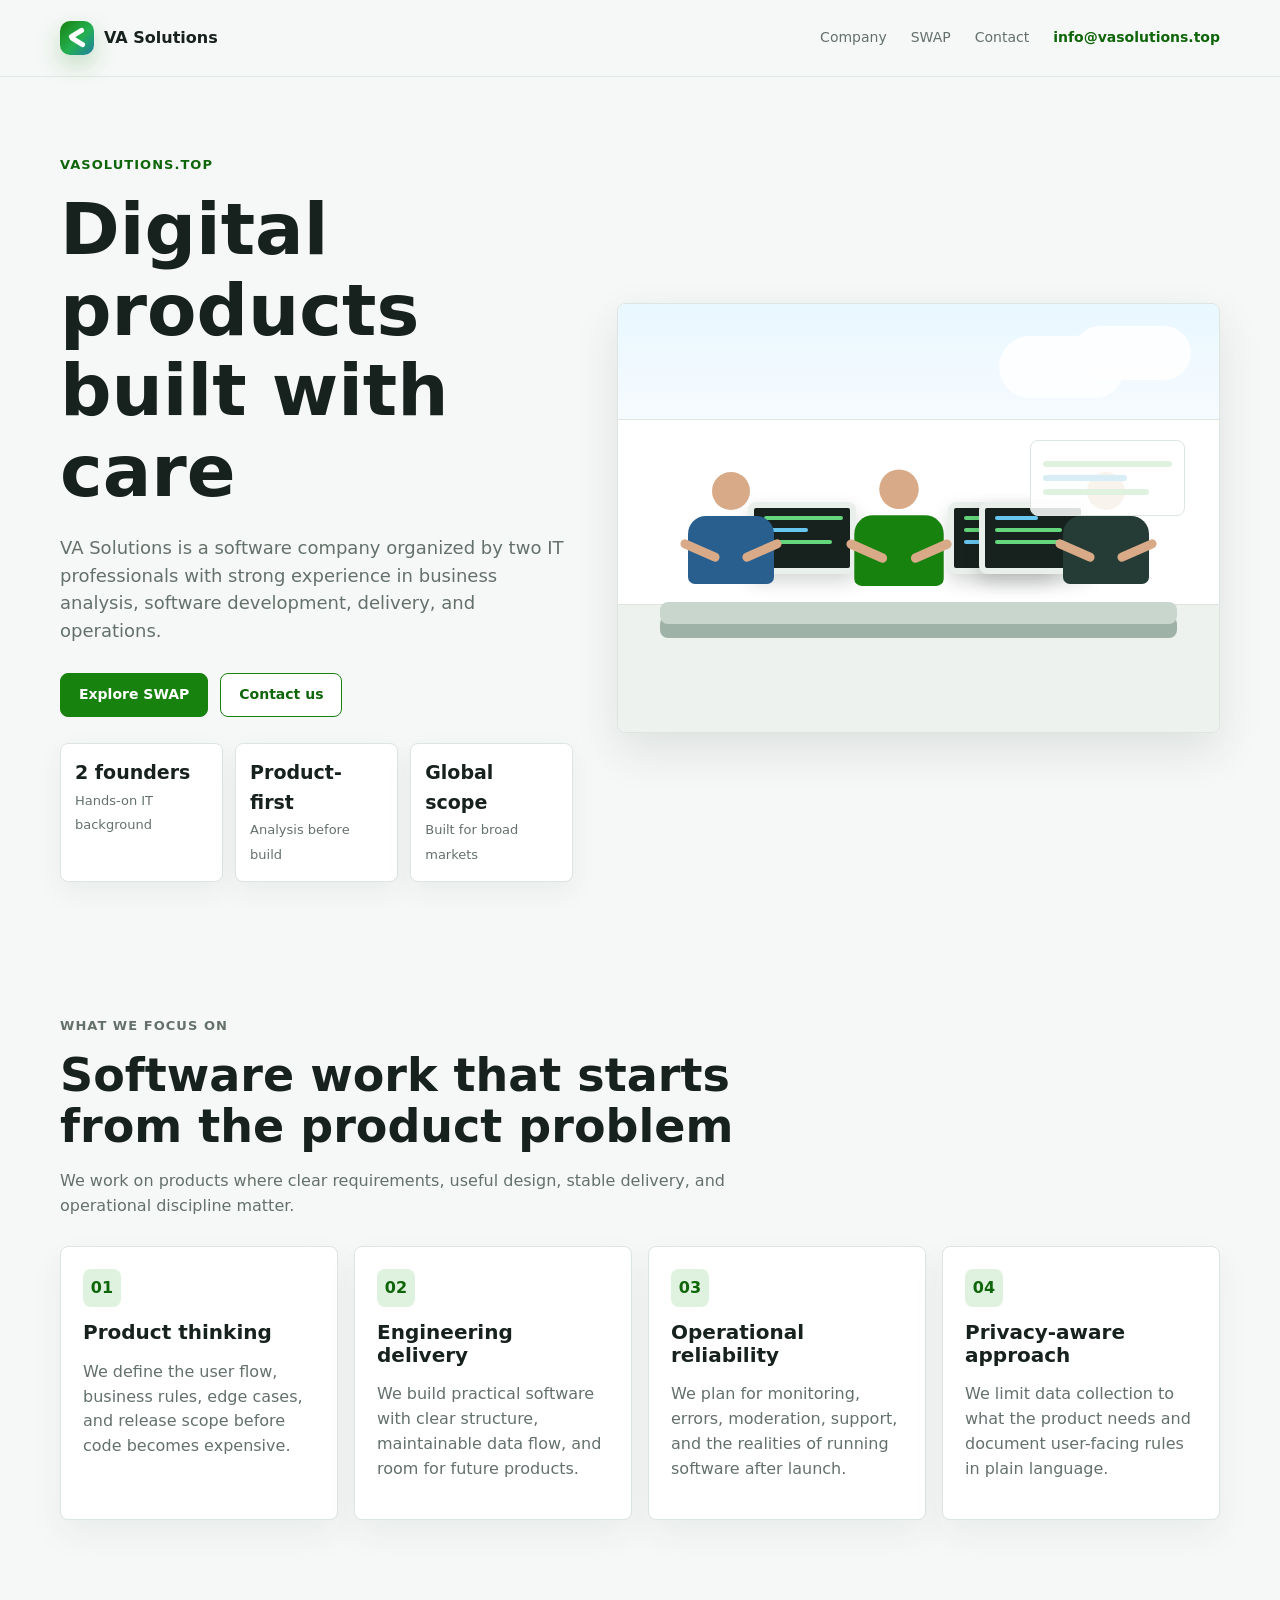
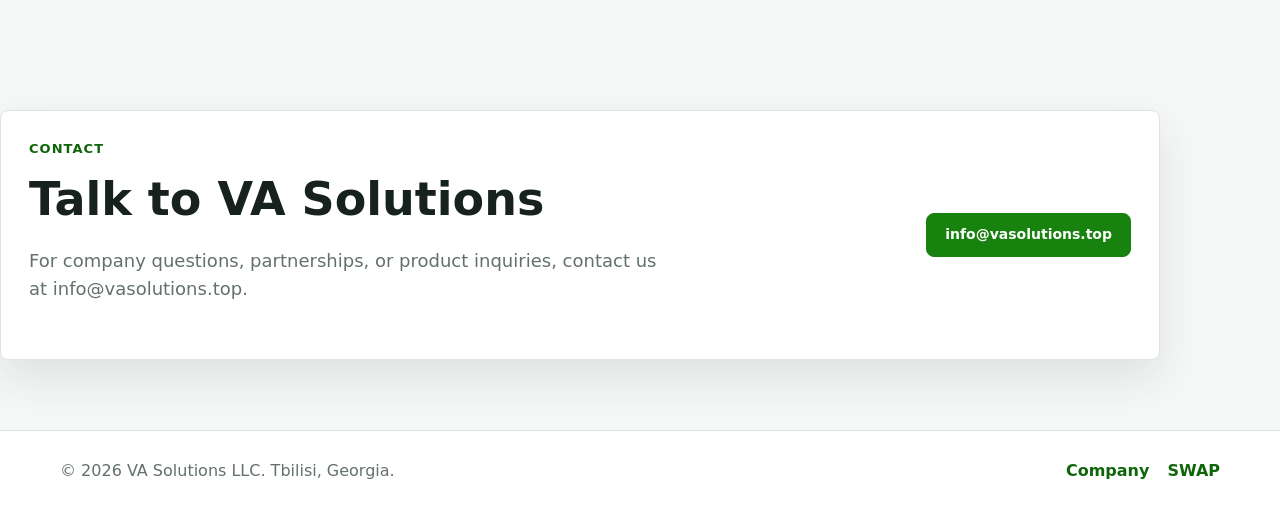
==== index.html @ af27e846 "Add VA Solutions static website" ====
<!doctype html>
<html lang="en">
<head>
  <meta charset="utf-8">
  <meta name="viewport" content="width=device-width, initial-scale=1">
  <title>VA Solutions | Digital products built with care</title>
  <meta name="description" content="VA Solutions develops and owns digital products, including the SWAP mobile application.">
  <link rel="stylesheet" href="styles.css">
</head>
<body>
  <header class="site-header">
    <div class="container nav">
      <a class="logo" href="index.html"><span class="logo-mark"></span><span>VA Solutions</span></a>
      <nav class="nav-links" aria-label="Main navigation">
        <a href="index.html">Company</a>
        <a href="swap.html">SWAP</a>
        <a href="#contact">Contact</a>
        <a class="nav-contact" href="mailto:info@vasolutions.top">info@vasolutions.top</a>
      </nav>
    </div>
  </header>

  <main>
    <section class="hero">
      <div class="container hero-grid">
        <div>
          <p class="eyebrow">vasolutions.top</p>
          <h1>Digital products built with care</h1>
          <p class="lead">VA Solutions is a software company organized by two IT professionals with strong experience in business analysis, software development, delivery, and operations.</p>
          <div class="btn-row">
            <a class="btn primary" href="swap.html">Explore SWAP</a>
            <a class="btn secondary" href="mailto:info@vasolutions.top">Contact us</a>
          </div>
          <div class="hero-meta" aria-label="Company strengths">
            <div class="meta-card"><strong>2 founders</strong><span>Hands-on IT background</span></div>
            <div class="meta-card"><strong>Product-first</strong><span>Analysis before build</span></div>
            <div class="meta-card"><strong>Global scope</strong><span>Built for broad markets</span></div>
          </div>
        </div>
        <div class="office-visual" aria-label="People coding in an office">
          <div class="office-sky"></div>
          <div class="office-floor"></div>
          <div class="desk"></div>
          <div class="monitor a"><div class="code-line long"></div><div class="code-line short"></div><div class="code-line mid"></div></div>
          <div class="monitor b"><div class="code-line mid"></div><div class="code-line long"></div><div class="code-line short"></div></div>
          <div class="monitor c"><div class="code-line short"></div><div class="code-line mid"></div><div class="code-line long"></div></div>
          <div class="dev-person one"><div class="head"></div><div class="body"></div><div class="arm left"></div><div class="arm right"></div></div>
          <div class="dev-person two"><div class="head"></div><div class="body"></div><div class="arm left"></div><div class="arm right"></div></div>
          <div class="dev-person three"><div class="head"></div><div class="body"></div><div class="arm left"></div><div class="arm right"></div></div>
          <div class="wall-card"><span></span><span></span><span></span></div>
        </div>
      </div>
    </section>

    <section class="section">
      <div class="container">
        <div class="section-header">
          <p class="eyebrow">What we focus on</p>
          <h2>Software work that starts from the product problem</h2>
          <p>We work on products where clear requirements, useful design, stable delivery, and operational discipline matter.</p>
        </div>
        <div class="card-grid">
          <article class="card"><div class="icon">01</div><h3>Product thinking</h3><p>We define the user flow, business rules, edge cases, and release scope before code becomes expensive.</p></article>
          <article class="card"><div class="icon">02</div><h3>Engineering delivery</h3><p>We build practical software with clear structure, maintainable data flow, and room for future products.</p></article>
          <article class="card"><div class="icon">03</div><h3>Operational reliability</h3><p>We plan for monitoring, errors, moderation, support, and the realities of running software after launch.</p></article>
          <article class="card"><div class="icon">04</div><h3>Privacy-aware approach</h3><p>We limit data collection to what the product needs and document user-facing rules in plain language.</p></article>
        </div>
      </div>
    </section>

    <section class="section" id="contact">
      <div class="container cta-band">
        <div>
          <p class="eyebrow">Contact</p>
          <h2>Talk to VA Solutions</h2>
          <p class="lead">For company questions, partnerships, or product inquiries, contact us at info@vasolutions.top.</p>
        </div>
        <a class="btn primary" href="mailto:info@vasolutions.top">info@vasolutions.top</a>
      </div>
    </section>
  </main>

  <footer class="site-footer">
    <div class="container footer-row">
      <span>© 2026 VA Solutions LLC. Tbilisi, Georgia.</span>
      <div class="footer-links"><a href="index.html">Company</a><a href="swap.html">SWAP</a></div>
    </div>
  </footer>
</body>
</html>
---- styles.css ----
:root {
  --bg: #f6f8f7;
  --surface: #ffffff;
  --surface-soft: #eef5f0;
  --text: #17211d;
  --muted: #64716b;
  --green: #18820f;
  --green-dark: #0f6509;
  --green-soft: #dff2df;
  --blue: #207ea6;
  --line: #dce5df;
  --shadow: 0 18px 45px rgba(25, 47, 36, 0.11);
  --radius: 8px;
  --max: 1160px;
}

* { box-sizing: border-box; }
html { scroll-behavior: smooth; }
body {
  margin: 0;
  font-family: Inter, ui-sans-serif, system-ui, -apple-system, BlinkMacSystemFont, "Segoe UI", sans-serif;
  color: var(--text);
  background: var(--bg);
  line-height: 1.55;
}
a { color: inherit; text-decoration: none; }
.container { width: min(var(--max), calc(100% - 40px)); margin: 0 auto; }
.site-header {
  position: sticky;
  top: 0;
  z-index: 50;
  background: rgba(246, 248, 247, 0.92);
  backdrop-filter: blur(16px);
  border-bottom: 1px solid rgba(220, 229, 223, 0.78);
}
.nav { min-height: 76px; display: flex; align-items: center; justify-content: space-between; gap: 24px; }
.logo { display: inline-flex; align-items: center; gap: 10px; font-weight: 800; }
.logo-mark {
  width: 34px;
  height: 34px;
  border-radius: 10px;
  background: linear-gradient(135deg, #18820f 0%, #24b051 55%, #207ea6 100%);
  position: relative;
  box-shadow: 0 10px 24px rgba(24, 130, 15, 0.24);
}
.logo-mark::before, .logo-mark::after {
  content: "";
  position: absolute;
  background: #fff;
  border-radius: 3px;
}
.logo-mark::before { width: 17px; height: 5px; left: 8px; top: 10px; transform: rotate(-32deg); }
.logo-mark::after { width: 17px; height: 5px; left: 9px; top: 18px; transform: rotate(32deg); }
.nav-links { display: flex; align-items: center; gap: 24px; font-size: 14px; color: var(--muted); }
.nav-links a:hover, .nav-contact { color: var(--green-dark); }
.nav-contact { font-weight: 700; }
.btn-row { display: flex; flex-wrap: wrap; gap: 12px; align-items: center; }
.btn {
  display: inline-flex;
  min-height: 44px;
  align-items: center;
  justify-content: center;
  padding: 0 18px;
  border-radius: var(--radius);
  border: 1px solid var(--green);
  font-weight: 700;
  font-size: 14px;
}
.btn.primary { background: var(--green); color: #fff; }
.btn.secondary { background: #fff; color: var(--green-dark); }
.hero { padding: 78px 0 64px; }
.hero-grid, .split { display: grid; grid-template-columns: 0.92fr 1.08fr; gap: 44px; align-items: center; }
.split { grid-template-columns: 0.9fr 1.1fr; gap: 36px; }
.eyebrow {
  color: var(--green-dark);
  font-size: 13px;
  font-weight: 800;
  text-transform: uppercase;
  letter-spacing: 0.08em;
  margin: 0 0 14px;
}
h1, h2, h3 { line-height: 1.12; margin: 0; letter-spacing: 0; }
h1 { font-size: clamp(40px, 7vw, 72px); max-width: 780px; }
h2 { font-size: clamp(30px, 4vw, 46px); }
h3 { font-size: 20px; }
.lead { margin: 22px 0 28px; color: var(--muted); font-size: 18px; max-width: 640px; }
.hero-meta { margin-top: 26px; display: grid; grid-template-columns: repeat(3, 1fr); gap: 12px; }
.meta-card, .card, .office-visual, .product-visual, .legal-card, .phone, .toc, .cta-band {
  background: var(--surface);
  border: 1px solid var(--line);
  border-radius: var(--radius);
  box-shadow: var(--shadow);
}
.meta-card { padding: 14px; box-shadow: 0 10px 28px rgba(25, 47, 36, 0.06); }
.meta-card strong { display: block; font-size: 19px; }
.meta-card span { color: var(--muted); font-size: 13px; }
.office-visual { overflow: hidden; min-height: 430px; position: relative; }
.office-sky {
  height: 116px;
  background: linear-gradient(180deg, #e9f7ff 0%, #f6fbff 100%);
  border-bottom: 1px solid var(--line);
  position: relative;
}
.office-sky::before {
  content: "";
  position: absolute;
  inset: 22px 28px auto auto;
  width: 118px;
  height: 54px;
  border-radius: 999px;
  background: rgba(255, 255, 255, 0.9);
  box-shadow: -70px 14px 0 4px rgba(255, 255, 255, 0.86);
}
.office-floor { position: absolute; left: 0; right: 0; bottom: 0; height: 128px; background: #eef2ef; border-top: 1px solid var(--line); }
.desk { position: absolute; left: 42px; right: 42px; bottom: 108px; height: 22px; border-radius: 8px; background: #c9d6cd; box-shadow: 0 14px 0 #9fb2a7; }
.dev-person { position: absolute; bottom: 132px; width: 86px; height: 128px; }
.dev-person.one { left: 70px; }
.dev-person.two { left: 238px; transform: scale(1.04); }
.dev-person.three { right: 70px; }
.head { width: 38px; height: 38px; border-radius: 50%; background: #d8aa87; margin: 0 auto 6px; }
.body { height: 68px; border-radius: 18px 18px 7px 7px; background: #285f8e; }
.dev-person.two .body { background: #18820f; }
.dev-person.three .body { background: #253b35; }
.arm { position: absolute; width: 42px; height: 9px; background: #d8aa87; top: 74px; border-radius: 9px; }
.arm.left { left: -9px; transform: rotate(24deg); }
.arm.right { right: -9px; transform: rotate(-24deg); }
.monitor {
  position: absolute;
  bottom: 158px;
  width: 108px;
  height: 72px;
  border-radius: 8px;
  background: #17211d;
  border: 6px solid #e9efeb;
  box-shadow: 0 8px 18px rgba(23, 33, 29, 0.18);
}
.monitor.a { left: 130px; }
.monitor.b { left: 330px; }
.monitor.c { right: 132px; }
.code-line { height: 4px; margin: 8px 10px; border-radius: 4px; background: #64d67b; }
.code-line.short { width: 45%; background: #67c7ef; }
.code-line.mid { width: 70%; }
.code-line.long { width: 82%; }
.wall-card { position: absolute; top: 136px; right: 34px; width: 155px; border: 1px solid var(--line); border-radius: 8px; padding: 12px; background: rgba(255,255,255,0.86); }
.wall-card span { display: block; height: 6px; background: var(--green-soft); border-radius: 6px; margin: 8px 0; }
.wall-card span:nth-child(2) { width: 65%; background: #d8edf5; }
.wall-card span:nth-child(3) { width: 82%; }
.section { padding: 70px 0; }
.section-header { max-width: 720px; margin-bottom: 28px; }
.section-header p, .card p { color: var(--muted); }
.card-grid { display: grid; grid-template-columns: repeat(4, 1fr); gap: 16px; }
.card { padding: 22px; box-shadow: 0 14px 34px rgba(25, 47, 36, 0.06); }
.icon { width: 38px; height: 38px; border-radius: 8px; background: var(--green-soft); display: grid; place-items: center; color: var(--green-dark); font-weight: 900; margin-bottom: 14px; }
.product-visual { padding: 24px; display: grid; grid-template-columns: repeat(3, 1fr); gap: 16px; background: linear-gradient(135deg, #ffffff 0%, #f0f8f2 100%); }
.phone { width: 100%; aspect-ratio: 9 / 18; border-radius: 22px; padding: 10px; box-shadow: 0 18px 38px rgba(24, 130, 15, 0.12); }
.phone-screen { height: 100%; border-radius: 16px; background: #fff; overflow: hidden; border: 1px solid #edf1ee; padding: 12px; }
.phone-top { display: flex; align-items: center; justify-content: space-between; margin-bottom: 12px; }
.dot { width: 8px; height: 8px; border-radius: 50%; background: #e52b35; }
.search-mini { width: 42px; height: 8px; border-radius: 999px; background: #dce5df; }
.toggle { display: flex; gap: 5px; margin-bottom: 12px; }
.toggle span { flex: 1; height: 18px; border-radius: 999px; border: 1px solid var(--green); font-size: 8px; display: grid; place-items: center; color: var(--green); }
.toggle span.active { background: var(--green); color: #fff; }
.listing-grid { display: grid; grid-template-columns: 1fr 1fr; gap: 8px; }
.item-card { min-height: 84px; border-radius: 8px; background: #f5f6f5; overflow: hidden; }
.item-img { height: 54px; background: linear-gradient(135deg, #efe3db, #cfe5d0); }
.item-card:nth-child(2) .item-img { background: linear-gradient(135deg, #e8edf3, #f4d6ca); }
.item-lines { padding: 5px; }
.item-lines span { display: block; height: 4px; border-radius: 4px; background: #c9d6cd; margin-bottom: 4px; }
.item-lines span:nth-child(2) { width: 70%; }
.profile-circle { width: 76px; height: 76px; border-radius: 50%; margin: 12px auto; background: linear-gradient(135deg, #d6d6d6, #f0c4bd); }
.green-bar { height: 12px; border-radius: 999px; background: var(--green); margin: 9px 0; }
.review-bars span { display: block; height: 5px; border-radius: 5px; background: #f2b33d; margin: 5px 0; }
.review-bars span:nth-child(2n) { background: var(--green); width: 70%; }
.chat-bubble { padding: 8px; margin: 8px 0; border-radius: 12px; background: #f0f3f1; font-size: 8px; }
.chat-bubble.mine { margin-left: 22px; background: #e0f2df; }
.cta-band { margin: 50px 0 0; padding: 28px; display: flex; justify-content: space-between; gap: 20px; align-items: center; }
.page-hero { padding: 64px 0 36px; }
.breadcrumb { color: var(--muted); font-size: 14px; margin-bottom: 18px; }
.breadcrumb a { color: var(--green-dark); font-weight: 700; }
.legal-layout { display: grid; grid-template-columns: 260px 1fr; gap: 26px; align-items: start; padding-bottom: 80px; }
.toc { position: sticky; top: 98px; padding: 18px; box-shadow: 0 14px 34px rgba(25, 47, 36, 0.06); }
.toc strong { display: block; margin-bottom: 10px; }
.toc a { display: block; color: var(--muted); font-size: 14px; padding: 7px 0; }
.legal-card { padding: 34px; }
.legal-card h2 { font-size: 26px; margin-top: 34px; }
.legal-card h2:first-child { margin-top: 0; }
.legal-card p, .legal-card li { color: #3f4b45; }
.legal-card ul { padding-left: 22px; }
.info-table { width: 100%; border-collapse: collapse; margin: 24px 0; background: #fff; }
.info-table th, .info-table td { border: 1px solid var(--line); padding: 12px; text-align: left; vertical-align: top; }
.info-table th { background: var(--surface-soft); }
.site-footer { border-top: 1px solid var(--line); padding: 28px 0; color: var(--muted); background: #fff; }
.footer-row { display: flex; justify-content: space-between; gap: 20px; align-items: center; }
.footer-links { display: flex; gap: 18px; }
.footer-links a { color: var(--green-dark); font-weight: 700; }
@media (max-width: 900px) {
  .nav { height: auto; padding: 16px 0; align-items: flex-start; }
  .nav, .footer-row, .cta-band { flex-direction: column; }
  .nav-links { flex-wrap: wrap; gap: 14px; }
  .hero-grid, .split, .legal-layout { grid-template-columns: 1fr; }
  .hero { padding-top: 48px; }
  .hero-meta, .card-grid, .product-visual { grid-template-columns: 1fr; }
  .office-visual { min-height: 360px; }
  .dev-person.three, .monitor.c, .wall-card { display: none; }
  .toc { position: static; }
  .legal-card { padding: 22px; }
}
@media (max-width: 540px) {
  .container { width: min(100% - 28px, var(--max)); }
  h1 { font-size: 40px; }
  .lead { font-size: 16px; }
  .office-visual { min-height: 300px; }
  .dev-person.one { left: 34px; }
  .dev-person.two { left: 180px; }
  .monitor.a { left: 80px; }
  .monitor.b { left: 250px; }
}
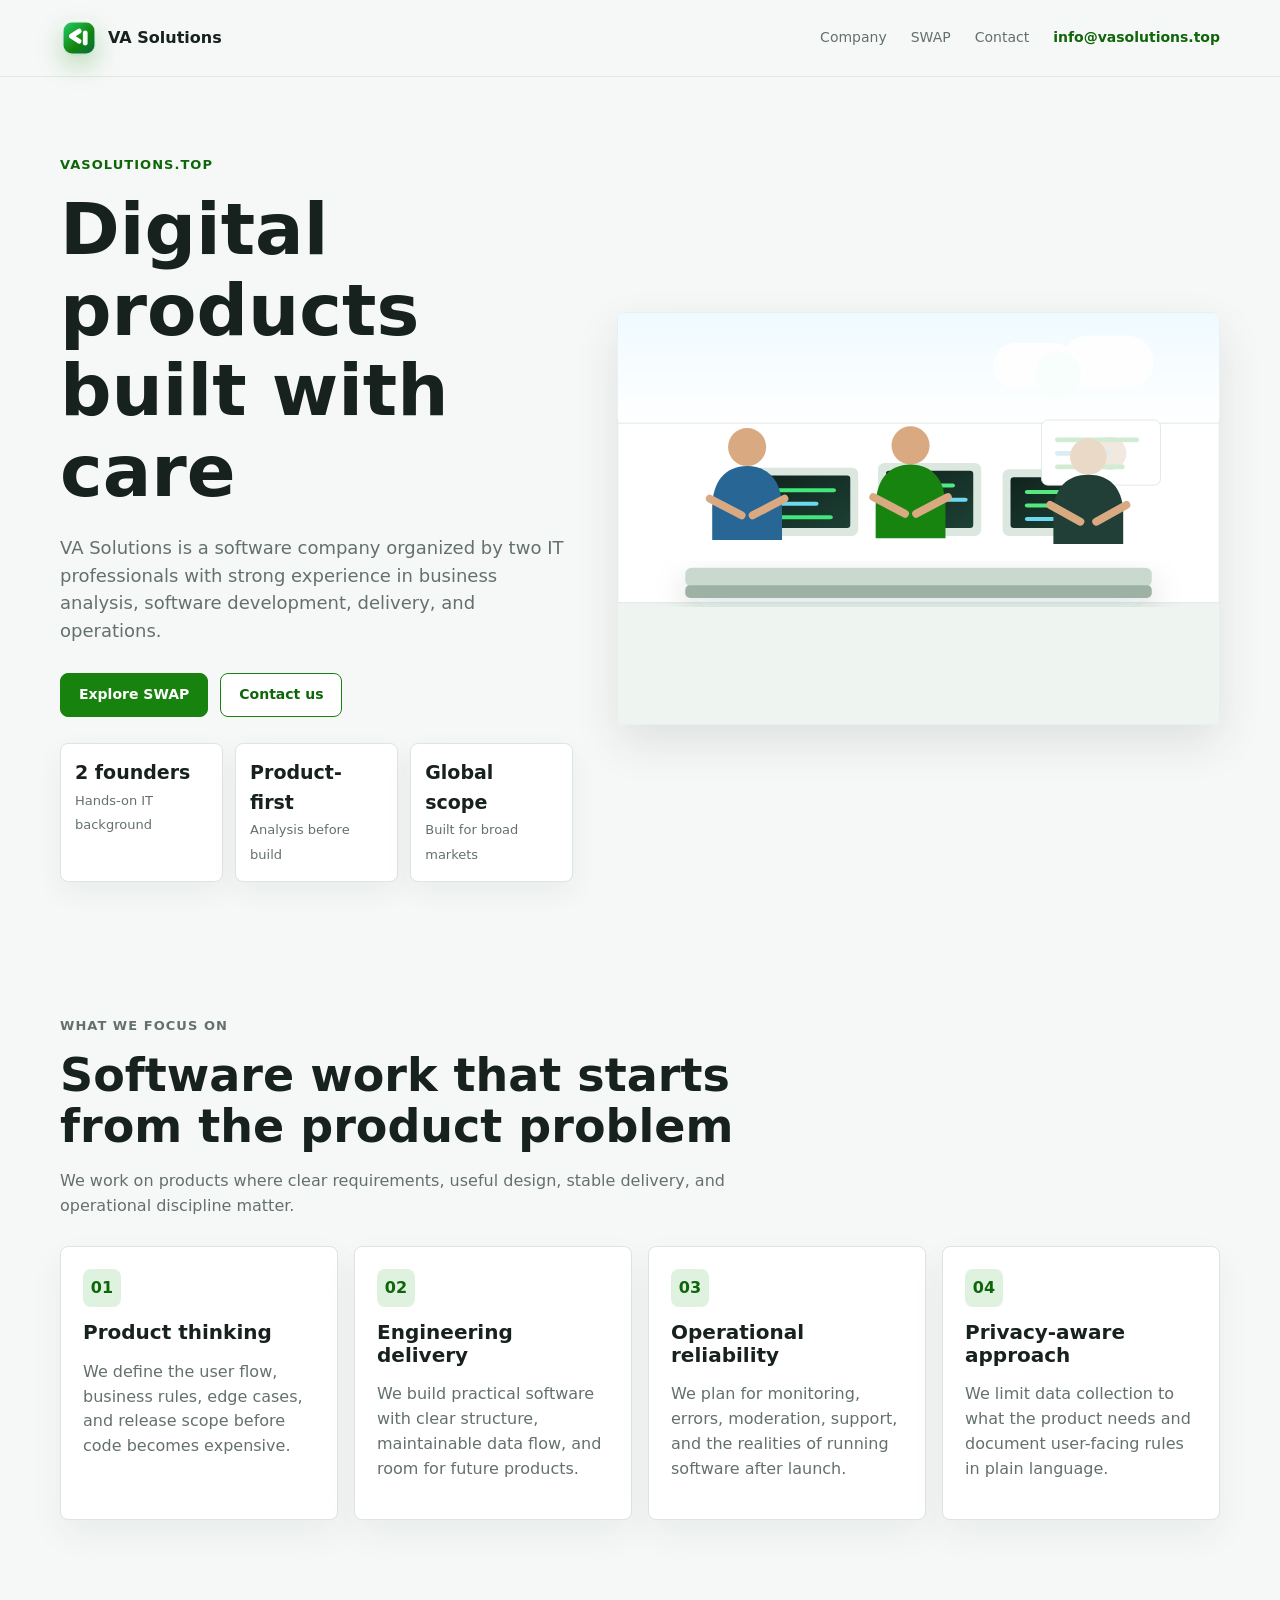
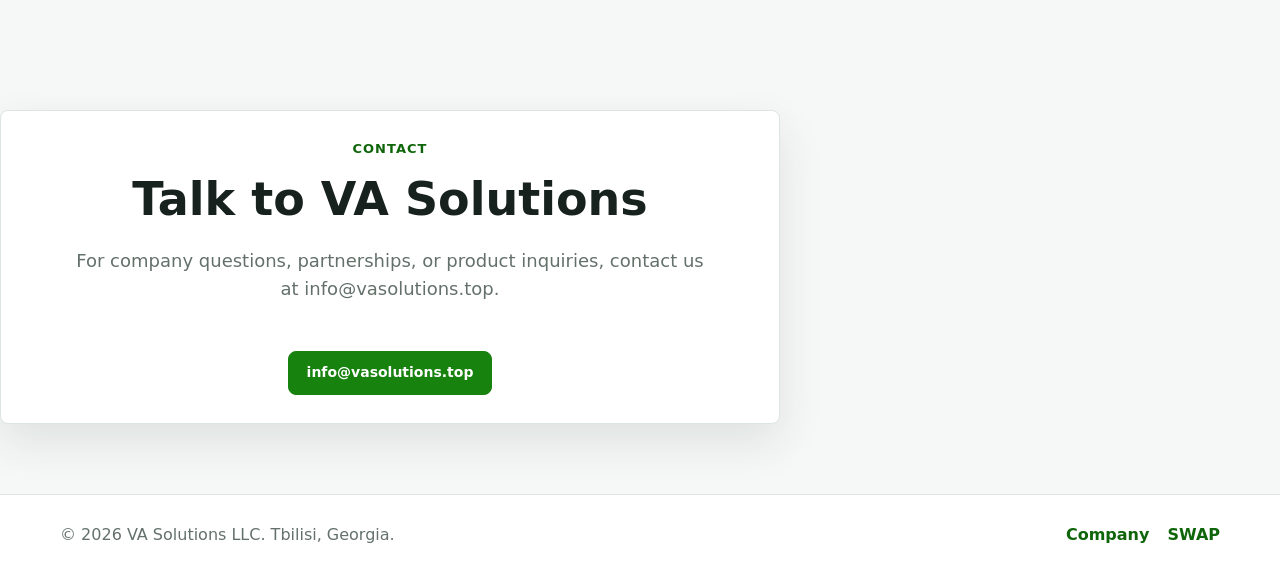
==== commit c9fee110: "Refine visuals and add favicon" ====
--- a/index.html
+++ b/index.html
@@ -5,12 +5,13 @@
   <meta name="viewport" content="width=device-width, initial-scale=1">
   <title>VA Solutions | Digital products built with care</title>
   <meta name="description" content="VA Solutions develops and owns digital products, including the SWAP mobile application.">
+  <link rel="icon" href="assets/favicon.svg" type="image/svg+xml">
   <link rel="stylesheet" href="styles.css">
 </head>
 <body>
   <header class="site-header">
     <div class="container nav">
-      <a class="logo" href="index.html"><span class="logo-mark"></span><span>VA Solutions</span></a>
+      <a class="logo" href="index.html"><img class="logo-mark" src="assets/logo.svg" alt=""><span>VA Solutions</span></a>
       <nav class="nav-links" aria-label="Main navigation">
         <a href="index.html">Company</a>
         <a href="swap.html">SWAP</a>
@@ -37,17 +38,8 @@
             <div class="meta-card"><strong>Global scope</strong><span>Built for broad markets</span></div>
           </div>
         </div>
-        <div class="office-visual" aria-label="People coding in an office">
-          <div class="office-sky"></div>
-          <div class="office-floor"></div>
-          <div class="desk"></div>
-          <div class="monitor a"><div class="code-line long"></div><div class="code-line short"></div><div class="code-line mid"></div></div>
-          <div class="monitor b"><div class="code-line mid"></div><div class="code-line long"></div><div class="code-line short"></div></div>
-          <div class="monitor c"><div class="code-line short"></div><div class="code-line mid"></div><div class="code-line long"></div></div>
-          <div class="dev-person one"><div class="head"></div><div class="body"></div><div class="arm left"></div><div class="arm right"></div></div>
-          <div class="dev-person two"><div class="head"></div><div class="body"></div><div class="arm left"></div><div class="arm right"></div></div>
-          <div class="dev-person three"><div class="head"></div><div class="body"></div><div class="arm left"></div><div class="arm right"></div></div>
-          <div class="wall-card"><span></span><span></span><span></span></div>
+        <div class="office-visual">
+          <img src="assets/office-coding.svg" alt="People coding in a bright office">
         </div>
       </div>
     </section>
@@ -69,7 +61,7 @@
     </section>
 
     <section class="section" id="contact">
-      <div class="container cta-band">
+      <div class="container cta-band contact-band">
         <div>
           <p class="eyebrow">Contact</p>
           <h2>Talk to VA Solutions</h2>
--- a/styles.css
+++ b/styles.css
@@ -36,21 +36,12 @@
 .nav { min-height: 76px; display: flex; align-items: center; justify-content: space-between; gap: 24px; }
 .logo { display: inline-flex; align-items: center; gap: 10px; font-weight: 800; }
 .logo-mark {
-  width: 34px;
-  height: 34px;
-  border-radius: 10px;
-  background: linear-gradient(135deg, #18820f 0%, #24b051 55%, #207ea6 100%);
-  position: relative;
-  box-shadow: 0 10px 24px rgba(24, 130, 15, 0.24);
-}
-.logo-mark::before, .logo-mark::after {
-  content: "";
-  position: absolute;
-  background: #fff;
-  border-radius: 3px;
-}
-.logo-mark::before { width: 17px; height: 5px; left: 8px; top: 10px; transform: rotate(-32deg); }
-.logo-mark::after { width: 17px; height: 5px; left: 9px; top: 18px; transform: rotate(32deg); }
+  width: 38px;
+  height: 38px;
+  display: block;
+  border-radius: 12px;
+  box-shadow: 0 10px 24px rgba(24, 130, 15, 0.22);
+}
 .nav-links { display: flex; align-items: center; gap: 24px; font-size: 14px; color: var(--muted); }
 .nav-links a:hover, .nav-contact { color: var(--green-dark); }
 .nav-contact { font-weight: 700; }
@@ -94,7 +85,20 @@
 .meta-card { padding: 14px; box-shadow: 0 10px 28px rgba(25, 47, 36, 0.06); }
 .meta-card strong { display: block; font-size: 19px; }
 .meta-card span { color: var(--muted); font-size: 13px; }
-.office-visual { overflow: hidden; min-height: 430px; position: relative; }
+.office-visual, .product-visual {
+  overflow: hidden;
+  background: transparent;
+  border: 0;
+}
+.office-visual img, .product-visual img {
+  display: block;
+  width: 100%;
+  height: auto;
+}
+.office-visual { position: relative; }
+.office-visual {
+  min-height: 0;
+}
 .office-sky {
   height: 116px;
   background: linear-gradient(180deg, #e9f7ff 0%, #f6fbff 100%);
@@ -151,7 +155,7 @@
 .card-grid { display: grid; grid-template-columns: repeat(4, 1fr); gap: 16px; }
 .card { padding: 22px; box-shadow: 0 14px 34px rgba(25, 47, 36, 0.06); }
 .icon { width: 38px; height: 38px; border-radius: 8px; background: var(--green-soft); display: grid; place-items: center; color: var(--green-dark); font-weight: 900; margin-bottom: 14px; }
-.product-visual { padding: 24px; display: grid; grid-template-columns: repeat(3, 1fr); gap: 16px; background: linear-gradient(135deg, #ffffff 0%, #f0f8f2 100%); }
+.product-visual { padding: 0; display: block; background: transparent; }
 .phone { width: 100%; aspect-ratio: 9 / 18; border-radius: 22px; padding: 10px; box-shadow: 0 18px 38px rgba(24, 130, 15, 0.12); }
 .phone-screen { height: 100%; border-radius: 16px; background: #fff; overflow: hidden; border: 1px solid #edf1ee; padding: 12px; }
 .phone-top { display: flex; align-items: center; justify-content: space-between; margin-bottom: 12px; }
@@ -174,6 +178,16 @@
 .chat-bubble { padding: 8px; margin: 8px 0; border-radius: 12px; background: #f0f3f1; font-size: 8px; }
 .chat-bubble.mine { margin-left: 22px; background: #e0f2df; }
 .cta-band { margin: 50px 0 0; padding: 28px; display: flex; justify-content: space-between; gap: 20px; align-items: center; }
+.contact-band {
+  max-width: 780px;
+  justify-content: center;
+  flex-direction: column;
+  text-align: center;
+}
+.contact-band .lead {
+  margin-left: auto;
+  margin-right: auto;
+}
 .page-hero { padding: 64px 0 36px; }
 .breadcrumb { color: var(--muted); font-size: 14px; margin-bottom: 18px; }
 .breadcrumb a { color: var(--green-dark); font-weight: 700; }
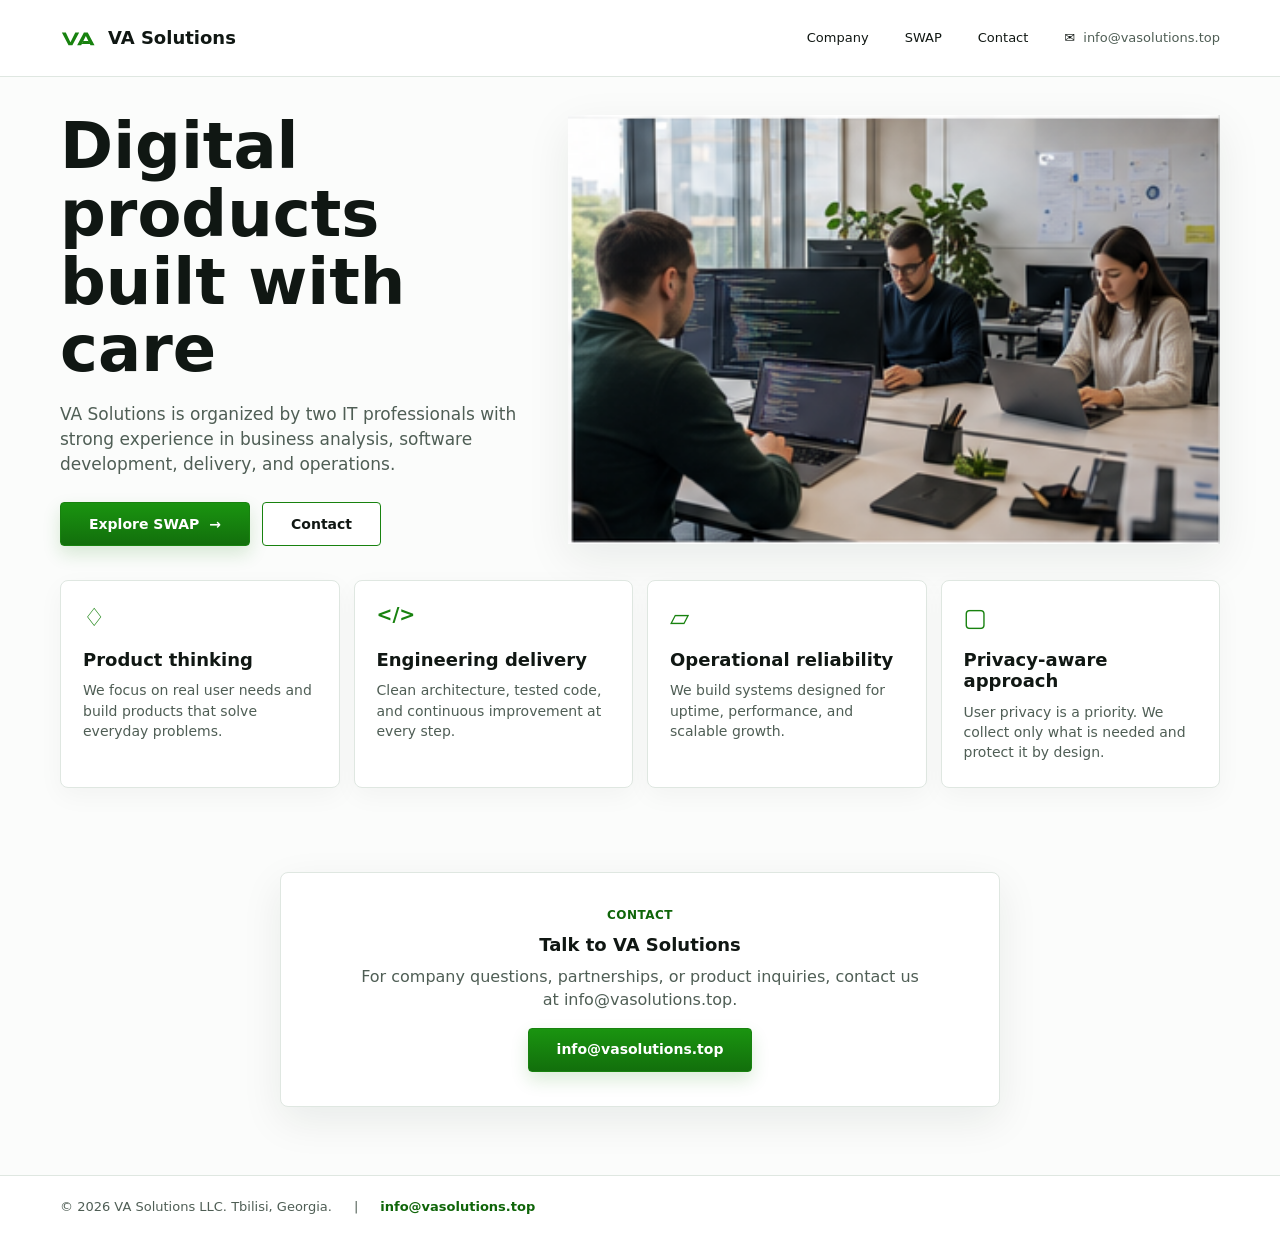
==== commit 8f11c1ed: "Align site design with VA and SWAP mockups" ====
--- a/index.html
+++ b/index.html
@@ -4,69 +4,71 @@
   <meta charset="utf-8">
   <meta name="viewport" content="width=device-width, initial-scale=1">
   <title>VA Solutions | Digital products built with care</title>
-  <meta name="description" content="VA Solutions develops and owns digital products, including the SWAP mobile application.">
+  <meta name="description" content="VA Solutions develops practical digital products, including the SWAP mobile application.">
   <link rel="icon" href="assets/favicon.svg" type="image/svg+xml">
   <link rel="stylesheet" href="styles.css">
 </head>
 <body>
   <header class="site-header">
     <div class="container nav">
-      <a class="logo" href="index.html"><img class="logo-mark" src="assets/logo.svg" alt=""><span>VA Solutions</span></a>
+      <a class="logo" href="index.html"><img class="logo-mark" src="assets/logo.svg" alt="VA"><span>VA Solutions</span></a>
       <nav class="nav-links" aria-label="Main navigation">
         <a href="index.html">Company</a>
         <a href="swap.html">SWAP</a>
         <a href="#contact">Contact</a>
-        <a class="nav-contact" href="mailto:info@vasolutions.top">info@vasolutions.top</a>
+        <a class="nav-contact" href="mailto:info@vasolutions.top"><span class="mail-icon">✉</span>info@vasolutions.top</a>
       </nav>
+      <button class="mobile-menu" type="button" aria-label="Open navigation">☰</button>
     </div>
   </header>
 
   <main>
-    <section class="hero">
+    <section class="hero home-hero">
       <div class="container hero-grid">
-        <div>
-          <p class="eyebrow">vasolutions.top</p>
+        <div class="hero-copy">
           <h1>Digital products built with care</h1>
-          <p class="lead">VA Solutions is a software company organized by two IT professionals with strong experience in business analysis, software development, delivery, and operations.</p>
+          <p class="lead">VA Solutions is organized by two IT professionals with strong experience in business analysis, software development, delivery, and operations.</p>
           <div class="btn-row">
-            <a class="btn primary" href="swap.html">Explore SWAP</a>
-            <a class="btn secondary" href="mailto:info@vasolutions.top">Contact us</a>
-          </div>
-          <div class="hero-meta" aria-label="Company strengths">
-            <div class="meta-card"><strong>2 founders</strong><span>Hands-on IT background</span></div>
-            <div class="meta-card"><strong>Product-first</strong><span>Analysis before build</span></div>
-            <div class="meta-card"><strong>Global scope</strong><span>Built for broad markets</span></div>
+            <a class="btn primary" href="swap.html">Explore SWAP <span>→</span></a>
+            <a class="btn secondary" href="#contact">Contact</a>
           </div>
         </div>
-        <div class="office-visual">
-          <img src="assets/office-coding.svg" alt="People coding in a bright office">
-        </div>
+        <figure class="hero-photo">
+          <img src="assets/office-team.png" alt="People working on software in an office">
+        </figure>
       </div>
     </section>
 
-    <section class="section">
-      <div class="container">
-        <div class="section-header">
-          <p class="eyebrow">What we focus on</p>
-          <h2>Software work that starts from the product problem</h2>
-          <p>We work on products where clear requirements, useful design, stable delivery, and operational discipline matter.</p>
-        </div>
-        <div class="card-grid">
-          <article class="card"><div class="icon">01</div><h3>Product thinking</h3><p>We define the user flow, business rules, edge cases, and release scope before code becomes expensive.</p></article>
-          <article class="card"><div class="icon">02</div><h3>Engineering delivery</h3><p>We build practical software with clear structure, maintainable data flow, and room for future products.</p></article>
-          <article class="card"><div class="icon">03</div><h3>Operational reliability</h3><p>We plan for monitoring, errors, moderation, support, and the realities of running software after launch.</p></article>
-          <article class="card"><div class="icon">04</div><h3>Privacy-aware approach</h3><p>We limit data collection to what the product needs and document user-facing rules in plain language.</p></article>
-        </div>
+    <section class="section compact-section">
+      <div class="container feature-grid company-features">
+        <article class="feature-card">
+          <div class="feature-icon">♢</div>
+          <h2>Product thinking</h2>
+          <p>We focus on real user needs and build products that solve everyday problems.</p>
+        </article>
+        <article class="feature-card">
+          <div class="feature-icon code-icon">&lt;/&gt;</div>
+          <h2>Engineering delivery</h2>
+          <p>Clean architecture, tested code, and continuous improvement at every step.</p>
+        </article>
+        <article class="feature-card">
+          <div class="feature-icon">▱</div>
+          <h2>Operational reliability</h2>
+          <p>We build systems designed for uptime, performance, and scalable growth.</p>
+        </article>
+        <article class="feature-card">
+          <div class="feature-icon">▢</div>
+          <h2>Privacy-aware approach</h2>
+          <p>User privacy is a priority. We collect only what is needed and protect it by design.</p>
+        </article>
       </div>
     </section>
 
-    <section class="section" id="contact">
-      <div class="container cta-band contact-band">
-        <div>
-          <p class="eyebrow">Contact</p>
-          <h2>Talk to VA Solutions</h2>
-          <p class="lead">For company questions, partnerships, or product inquiries, contact us at info@vasolutions.top.</p>
-        </div>
+    <section class="section contact-section" id="contact">
+      <div class="container contact-card">
+        <p class="eyebrow">Contact</p>
+        <h2>Talk to VA Solutions</h2>
+        <p>For company questions, partnerships, or product inquiries, contact us at info@vasolutions.top.</p>
         <a class="btn primary" href="mailto:info@vasolutions.top">info@vasolutions.top</a>
       </div>
     </section>
@@ -75,7 +77,8 @@
   <footer class="site-footer">
     <div class="container footer-row">
       <span>© 2026 VA Solutions LLC. Tbilisi, Georgia.</span>
-      <div class="footer-links"><a href="index.html">Company</a><a href="swap.html">SWAP</a></div>
+      <span class="footer-divider">|</span>
+      <a href="mailto:info@vasolutions.top">info@vasolutions.top</a>
     </div>
   </footer>
 </body>
--- a/styles.css
+++ b/styles.css
@@ -1,17 +1,16 @@
 :root {
-  --bg: #f6f8f7;
+  --bg: #fbfcfb;
   --surface: #ffffff;
-  --surface-soft: #eef5f0;
-  --text: #17211d;
-  --muted: #64716b;
+  --text: #101713;
+  --muted: #4f5e55;
+  --soft: #f3f7f4;
+  --line: #dfe7e1;
   --green: #18820f;
   --green-dark: #0f6509;
-  --green-soft: #dff2df;
-  --blue: #207ea6;
-  --line: #dce5df;
-  --shadow: 0 18px 45px rgba(25, 47, 36, 0.11);
+  --green-soft: #eaf7e9;
+  --shadow: 0 14px 42px rgba(18, 37, 28, 0.08);
+  --max: 1160px;
   --radius: 8px;
-  --max: 1160px;
 }
 
 * { box-sizing: border-box; }
@@ -21,211 +20,402 @@
   font-family: Inter, ui-sans-serif, system-ui, -apple-system, BlinkMacSystemFont, "Segoe UI", sans-serif;
   color: var(--text);
   background: var(--bg);
-  line-height: 1.55;
+  line-height: 1.45;
 }
 a { color: inherit; text-decoration: none; }
-.container { width: min(var(--max), calc(100% - 40px)); margin: 0 auto; }
+img { max-width: 100%; }
+.container { width: min(var(--max), calc(100% - 48px)); margin: 0 auto; }
+
 .site-header {
   position: sticky;
   top: 0;
-  z-index: 50;
-  background: rgba(246, 248, 247, 0.92);
-  backdrop-filter: blur(16px);
-  border-bottom: 1px solid rgba(220, 229, 223, 0.78);
-}
-.nav { min-height: 76px; display: flex; align-items: center; justify-content: space-between; gap: 24px; }
-.logo { display: inline-flex; align-items: center; gap: 10px; font-weight: 800; }
+  z-index: 20;
+  background: rgba(255, 255, 255, 0.92);
+  border-bottom: 1px solid var(--line);
+  backdrop-filter: blur(14px);
+}
+.nav {
+  min-height: 76px;
+  display: flex;
+  align-items: center;
+  justify-content: space-between;
+  gap: 28px;
+}
+.logo {
+  display: inline-flex;
+  align-items: center;
+  gap: 10px;
+  font-weight: 760;
+  font-size: 18px;
+}
 .logo-mark {
   width: 38px;
-  height: 38px;
+  height: auto;
   display: block;
-  border-radius: 12px;
-  box-shadow: 0 10px 24px rgba(24, 130, 15, 0.22);
-}
-.nav-links { display: flex; align-items: center; gap: 24px; font-size: 14px; color: var(--muted); }
+  box-shadow: none;
+}
+.nav-links {
+  display: flex;
+  align-items: center;
+  gap: 36px;
+  font-size: 13px;
+}
 .nav-links a:hover, .nav-contact { color: var(--green-dark); }
-.nav-contact { font-weight: 700; }
-.btn-row { display: flex; flex-wrap: wrap; gap: 12px; align-items: center; }
+.nav-contact {
+  display: inline-flex;
+  align-items: center;
+  gap: 8px;
+  color: var(--muted);
+}
+.mail-icon { font-size: 13px; color: var(--text); }
+.mobile-menu {
+  display: none;
+  border: 0;
+  background: transparent;
+  font-size: 25px;
+  line-height: 1;
+}
+
+.hero { padding: 36px 0 34px; }
+.hero-grid {
+  display: grid;
+  grid-template-columns: 0.8fr 1.12fr;
+  gap: 42px;
+  align-items: center;
+}
+.hero-copy { max-width: 470px; }
+h1, h2, h3, p { margin-top: 0; }
+h1 {
+  margin-bottom: 18px;
+  font-size: clamp(42px, 5.8vw, 64px);
+  line-height: 1.06;
+  letter-spacing: 0;
+}
+h2 { font-size: 18px; line-height: 1.18; margin-bottom: 10px; }
+h3 { font-size: 17px; line-height: 1.2; margin-bottom: 8px; }
+.lead {
+  color: var(--muted);
+  font-size: 17px;
+  max-width: 540px;
+  margin-bottom: 26px;
+}
+.btn-row {
+  display: flex;
+  flex-wrap: wrap;
+  gap: 12px;
+  align-items: center;
+}
 .btn {
+  min-height: 44px;
   display: inline-flex;
-  min-height: 44px;
   align-items: center;
   justify-content: center;
-  padding: 0 18px;
+  gap: 10px;
+  border: 1px solid var(--green);
+  border-radius: 4px;
+  padding: 0 28px;
+  font-size: 14px;
+  font-weight: 720;
+}
+.btn.primary {
+  color: #fff;
+  background: linear-gradient(180deg, #1a9410 0%, #126f0c 100%);
+  box-shadow: 0 8px 18px rgba(24, 130, 15, 0.16);
+}
+.btn.secondary {
+  color: var(--text);
+  background: #fff;
+}
+.hero-photo {
+  margin: 0;
+  overflow: hidden;
+  border-radius: 0;
+  box-shadow: var(--shadow);
+  background: #eef2ef;
+}
+.hero-photo img {
+  display: block;
+  width: 100%;
+  aspect-ratio: 365 / 240;
+  object-fit: cover;
+}
+
+.section { padding: 30px 0; }
+.compact-section { padding-top: 0; }
+.feature-grid {
+  display: grid;
+  grid-template-columns: repeat(4, 1fr);
+  gap: 14px;
+}
+.feature-card {
+  min-height: 150px;
+  padding: 24px 22px;
+  background: var(--surface);
+  border: 1px solid var(--line);
   border-radius: var(--radius);
-  border: 1px solid var(--green);
-  font-weight: 700;
+  box-shadow: 0 8px 26px rgba(18, 37, 28, 0.04);
+}
+.feature-icon {
+  min-height: 28px;
+  margin-bottom: 16px;
+  color: var(--green);
+  font-size: 25px;
+  line-height: 1;
+}
+.code-icon {
+  font-size: 19px;
+  font-weight: 760;
+  letter-spacing: 0;
+}
+.feature-card p {
+  margin: 0;
+  color: var(--muted);
   font-size: 14px;
 }
-.btn.primary { background: var(--green); color: #fff; }
-.btn.secondary { background: #fff; color: var(--green-dark); }
-.hero { padding: 78px 0 64px; }
-.hero-grid, .split { display: grid; grid-template-columns: 0.92fr 1.08fr; gap: 44px; align-items: center; }
-.split { grid-template-columns: 0.9fr 1.1fr; gap: 36px; }
-.eyebrow {
-  color: var(--green-dark);
-  font-size: 13px;
-  font-weight: 800;
-  text-transform: uppercase;
-  letter-spacing: 0.08em;
-  margin: 0 0 14px;
-}
-h1, h2, h3 { line-height: 1.12; margin: 0; letter-spacing: 0; }
-h1 { font-size: clamp(40px, 7vw, 72px); max-width: 780px; }
-h2 { font-size: clamp(30px, 4vw, 46px); }
-h3 { font-size: 20px; }
-.lead { margin: 22px 0 28px; color: var(--muted); font-size: 18px; max-width: 640px; }
-.hero-meta { margin-top: 26px; display: grid; grid-template-columns: repeat(3, 1fr); gap: 12px; }
-.meta-card, .card, .office-visual, .product-visual, .legal-card, .phone, .toc, .cta-band {
+
+.contact-section { padding: 54px 0 68px; }
+.contact-card {
+  max-width: 720px;
+  padding: 34px;
+  text-align: center;
   background: var(--surface);
   border: 1px solid var(--line);
   border-radius: var(--radius);
   box-shadow: var(--shadow);
 }
-.meta-card { padding: 14px; box-shadow: 0 10px 28px rgba(25, 47, 36, 0.06); }
-.meta-card strong { display: block; font-size: 19px; }
-.meta-card span { color: var(--muted); font-size: 13px; }
-.office-visual, .product-visual {
-  overflow: hidden;
+.contact-card p:not(.eyebrow) {
+  color: var(--muted);
+  margin-left: auto;
+  margin-right: auto;
+  max-width: 560px;
+}
+
+.swap-hero { padding: 42px 0 20px; }
+.swap-grid {
+  display: grid;
+  grid-template-columns: 0.9fr 1fr;
+  gap: 42px;
+  align-items: center;
+}
+.swap-copy h1 {
+  font-size: clamp(34px, 4.5vw, 44px);
+  margin-bottom: 8px;
+}
+.swap-feature-list {
+  display: grid;
+  gap: 18px;
+  margin-top: 30px;
+  max-width: 470px;
+}
+.swap-feature-list article {
+  display: grid;
+  grid-template-columns: 42px 1fr;
+  gap: 14px;
+}
+.swap-feature-list article > span {
+  width: 32px;
+  height: 32px;
+  display: grid;
+  place-items: center;
+  color: var(--green);
+  border: 1px solid #b9dbb7;
+  border-radius: 8px;
+  font-weight: 800;
+}
+.swap-feature-list h2 {
+  color: var(--green-dark);
+  font-size: 15px;
+  margin: 0 0 3px;
+}
+.swap-feature-list p {
+  margin: 0;
+  color: var(--muted);
+  font-size: 13px;
+}
+.swap-device-stack {
+  margin: 0;
+  display: flex;
+  justify-content: flex-end;
+}
+.swap-device-stack img {
+  display: block;
+  width: min(100%, 580px);
+  filter: drop-shadow(0 18px 28px rgba(18, 37, 28, 0.12));
+}
+.legal-strip { padding-top: 18px; }
+.legal-links-row {
+  display: flex;
+  gap: 14px;
+  align-items: center;
+  color: var(--muted);
+  border-top: 1px solid var(--line);
+  padding-top: 22px;
+  font-size: 14px;
+}
+.legal-links-row a {
+  color: var(--green-dark);
+  font-weight: 650;
+}
+
+.eyebrow {
+  margin-bottom: 10px;
+  color: var(--green-dark);
+  font-size: 12px;
+  font-weight: 800;
+  text-transform: uppercase;
+  letter-spacing: 0.04em;
+}
+.page-hero { padding: 28px 0 18px; }
+.page-hero h1 {
+  font-size: clamp(34px, 4vw, 42px);
+  margin-bottom: 10px;
+}
+.breadcrumb {
+  margin-bottom: 18px;
+  color: var(--muted);
+  font-size: 13px;
+}
+.breadcrumb a { color: var(--green-dark); }
+.legal-layout {
+  display: grid;
+  grid-template-columns: 270px 1fr;
+  gap: 42px;
+  align-items: start;
+  padding-bottom: 70px;
+}
+.toc {
+  position: sticky;
+  top: 98px;
   background: transparent;
   border: 0;
-}
-.office-visual img, .product-visual img {
+  box-shadow: none;
+  padding: 0;
+}
+.toc strong {
   display: block;
+  margin-bottom: 14px;
+  color: var(--text);
+  font-size: 12px;
+  font-weight: 800;
+  text-transform: uppercase;
+}
+.toc a {
+  display: block;
+  padding: 10px 12px;
+  border: 1px solid transparent;
+  border-radius: 5px;
+  color: var(--text);
+  font-size: 13px;
+}
+.toc a:hover,
+.toc a:first-of-type {
+  border-color: #a8cfa4;
+  background: #f6fbf6;
+  color: var(--green-dark);
+}
+.legal-card {
+  background: transparent;
+  border: 0;
+  box-shadow: none;
+  padding: 0;
+  max-width: 790px;
+}
+.legal-card h2 {
+  margin: 26px 0 8px;
+  font-size: 20px;
+}
+.legal-card p, .legal-card li {
+  color: #303b34;
+  font-size: 14px;
+}
+.legal-card ul { padding-left: 20px; }
+.info-table {
   width: 100%;
-  height: auto;
-}
-.office-visual { position: relative; }
-.office-visual {
-  min-height: 0;
-}
-.office-sky {
-  height: 116px;
-  background: linear-gradient(180deg, #e9f7ff 0%, #f6fbff 100%);
+  border-collapse: collapse;
+  margin: 0 0 26px;
+  background: #fff;
+  border: 1px solid var(--line);
+}
+.info-table th,
+.info-table td {
+  padding: 10px 12px;
   border-bottom: 1px solid var(--line);
-  position: relative;
-}
-.office-sky::before {
-  content: "";
-  position: absolute;
-  inset: 22px 28px auto auto;
-  width: 118px;
-  height: 54px;
-  border-radius: 999px;
-  background: rgba(255, 255, 255, 0.9);
-  box-shadow: -70px 14px 0 4px rgba(255, 255, 255, 0.86);
-}
-.office-floor { position: absolute; left: 0; right: 0; bottom: 0; height: 128px; background: #eef2ef; border-top: 1px solid var(--line); }
-.desk { position: absolute; left: 42px; right: 42px; bottom: 108px; height: 22px; border-radius: 8px; background: #c9d6cd; box-shadow: 0 14px 0 #9fb2a7; }
-.dev-person { position: absolute; bottom: 132px; width: 86px; height: 128px; }
-.dev-person.one { left: 70px; }
-.dev-person.two { left: 238px; transform: scale(1.04); }
-.dev-person.three { right: 70px; }
-.head { width: 38px; height: 38px; border-radius: 50%; background: #d8aa87; margin: 0 auto 6px; }
-.body { height: 68px; border-radius: 18px 18px 7px 7px; background: #285f8e; }
-.dev-person.two .body { background: #18820f; }
-.dev-person.three .body { background: #253b35; }
-.arm { position: absolute; width: 42px; height: 9px; background: #d8aa87; top: 74px; border-radius: 9px; }
-.arm.left { left: -9px; transform: rotate(24deg); }
-.arm.right { right: -9px; transform: rotate(-24deg); }
-.monitor {
-  position: absolute;
-  bottom: 158px;
-  width: 108px;
-  height: 72px;
-  border-radius: 8px;
-  background: #17211d;
-  border: 6px solid #e9efeb;
-  box-shadow: 0 8px 18px rgba(23, 33, 29, 0.18);
-}
-.monitor.a { left: 130px; }
-.monitor.b { left: 330px; }
-.monitor.c { right: 132px; }
-.code-line { height: 4px; margin: 8px 10px; border-radius: 4px; background: #64d67b; }
-.code-line.short { width: 45%; background: #67c7ef; }
-.code-line.mid { width: 70%; }
-.code-line.long { width: 82%; }
-.wall-card { position: absolute; top: 136px; right: 34px; width: 155px; border: 1px solid var(--line); border-radius: 8px; padding: 12px; background: rgba(255,255,255,0.86); }
-.wall-card span { display: block; height: 6px; background: var(--green-soft); border-radius: 6px; margin: 8px 0; }
-.wall-card span:nth-child(2) { width: 65%; background: #d8edf5; }
-.wall-card span:nth-child(3) { width: 82%; }
-.section { padding: 70px 0; }
-.section-header { max-width: 720px; margin-bottom: 28px; }
-.section-header p, .card p { color: var(--muted); }
-.card-grid { display: grid; grid-template-columns: repeat(4, 1fr); gap: 16px; }
-.card { padding: 22px; box-shadow: 0 14px 34px rgba(25, 47, 36, 0.06); }
-.icon { width: 38px; height: 38px; border-radius: 8px; background: var(--green-soft); display: grid; place-items: center; color: var(--green-dark); font-weight: 900; margin-bottom: 14px; }
-.product-visual { padding: 0; display: block; background: transparent; }
-.phone { width: 100%; aspect-ratio: 9 / 18; border-radius: 22px; padding: 10px; box-shadow: 0 18px 38px rgba(24, 130, 15, 0.12); }
-.phone-screen { height: 100%; border-radius: 16px; background: #fff; overflow: hidden; border: 1px solid #edf1ee; padding: 12px; }
-.phone-top { display: flex; align-items: center; justify-content: space-between; margin-bottom: 12px; }
-.dot { width: 8px; height: 8px; border-radius: 50%; background: #e52b35; }
-.search-mini { width: 42px; height: 8px; border-radius: 999px; background: #dce5df; }
-.toggle { display: flex; gap: 5px; margin-bottom: 12px; }
-.toggle span { flex: 1; height: 18px; border-radius: 999px; border: 1px solid var(--green); font-size: 8px; display: grid; place-items: center; color: var(--green); }
-.toggle span.active { background: var(--green); color: #fff; }
-.listing-grid { display: grid; grid-template-columns: 1fr 1fr; gap: 8px; }
-.item-card { min-height: 84px; border-radius: 8px; background: #f5f6f5; overflow: hidden; }
-.item-img { height: 54px; background: linear-gradient(135deg, #efe3db, #cfe5d0); }
-.item-card:nth-child(2) .item-img { background: linear-gradient(135deg, #e8edf3, #f4d6ca); }
-.item-lines { padding: 5px; }
-.item-lines span { display: block; height: 4px; border-radius: 4px; background: #c9d6cd; margin-bottom: 4px; }
-.item-lines span:nth-child(2) { width: 70%; }
-.profile-circle { width: 76px; height: 76px; border-radius: 50%; margin: 12px auto; background: linear-gradient(135deg, #d6d6d6, #f0c4bd); }
-.green-bar { height: 12px; border-radius: 999px; background: var(--green); margin: 9px 0; }
-.review-bars span { display: block; height: 5px; border-radius: 5px; background: #f2b33d; margin: 5px 0; }
-.review-bars span:nth-child(2n) { background: var(--green); width: 70%; }
-.chat-bubble { padding: 8px; margin: 8px 0; border-radius: 12px; background: #f0f3f1; font-size: 8px; }
-.chat-bubble.mine { margin-left: 22px; background: #e0f2df; }
-.cta-band { margin: 50px 0 0; padding: 28px; display: flex; justify-content: space-between; gap: 20px; align-items: center; }
-.contact-band {
-  max-width: 780px;
-  justify-content: center;
-  flex-direction: column;
-  text-align: center;
-}
-.contact-band .lead {
-  margin-left: auto;
-  margin-right: auto;
-}
-.page-hero { padding: 64px 0 36px; }
-.breadcrumb { color: var(--muted); font-size: 14px; margin-bottom: 18px; }
-.breadcrumb a { color: var(--green-dark); font-weight: 700; }
-.legal-layout { display: grid; grid-template-columns: 260px 1fr; gap: 26px; align-items: start; padding-bottom: 80px; }
-.toc { position: sticky; top: 98px; padding: 18px; box-shadow: 0 14px 34px rgba(25, 47, 36, 0.06); }
-.toc strong { display: block; margin-bottom: 10px; }
-.toc a { display: block; color: var(--muted); font-size: 14px; padding: 7px 0; }
-.legal-card { padding: 34px; }
-.legal-card h2 { font-size: 26px; margin-top: 34px; }
-.legal-card h2:first-child { margin-top: 0; }
-.legal-card p, .legal-card li { color: #3f4b45; }
-.legal-card ul { padding-left: 22px; }
-.info-table { width: 100%; border-collapse: collapse; margin: 24px 0; background: #fff; }
-.info-table th, .info-table td { border: 1px solid var(--line); padding: 12px; text-align: left; vertical-align: top; }
-.info-table th { background: var(--surface-soft); }
-.site-footer { border-top: 1px solid var(--line); padding: 28px 0; color: var(--muted); background: #fff; }
-.footer-row { display: flex; justify-content: space-between; gap: 20px; align-items: center; }
-.footer-links { display: flex; gap: 18px; }
-.footer-links a { color: var(--green-dark); font-weight: 700; }
-@media (max-width: 900px) {
-  .nav { height: auto; padding: 16px 0; align-items: flex-start; }
-  .nav, .footer-row, .cta-band { flex-direction: column; }
-  .nav-links { flex-wrap: wrap; gap: 14px; }
-  .hero-grid, .split, .legal-layout { grid-template-columns: 1fr; }
-  .hero { padding-top: 48px; }
-  .hero-meta, .card-grid, .product-visual { grid-template-columns: 1fr; }
-  .office-visual { min-height: 360px; }
-  .dev-person.three, .monitor.c, .wall-card { display: none; }
+  text-align: left;
+  vertical-align: top;
+  font-size: 14px;
+}
+.info-table th {
+  width: 190px;
+  color: var(--green-dark);
+  background: #f7fbf7;
+}
+
+.site-footer {
+  border-top: 1px solid var(--line);
+  background: #fff;
+  padding: 22px 0;
+  color: var(--muted);
+  font-size: 13px;
+}
+.footer-row {
+  display: flex;
+  align-items: center;
+  gap: 22px;
+}
+.footer-row a,
+.footer-links a {
+  color: var(--green-dark);
+  font-weight: 650;
+}
+.footer-links {
+  display: flex;
+  gap: 18px;
+}
+
+@media (max-width: 920px) {
+  .container { width: min(100% - 36px, var(--max)); }
+  .nav { min-height: 68px; }
+  .nav-links { display: none; }
+  .mobile-menu { display: block; }
+  .logo { font-size: 16px; }
+  .logo-mark { width: 34px; }
+  .hero { padding-top: 28px; }
+  .hero-grid,
+  .swap-grid,
+  .legal-layout {
+    grid-template-columns: 1fr;
+  }
+  .home-hero .hero-grid {
+    display: flex;
+    flex-direction: column;
+  }
+  .home-hero .hero-copy { order: 1; }
+  .home-hero .hero-photo { order: 2; }
+  h1 { font-size: 32px; }
+  .lead { font-size: 14px; }
+  .btn { width: 100%; }
+  .feature-grid { grid-template-columns: 1fr; }
+  .feature-card { min-height: auto; }
+  .swap-device-stack { justify-content: center; }
+  .swap-device-stack img { width: min(100%, 430px); }
+  .legal-links-row { flex-wrap: wrap; }
   .toc { position: static; }
-  .legal-card { padding: 22px; }
-}
-@media (max-width: 540px) {
+  .footer-row { flex-direction: column; align-items: flex-start; gap: 8px; }
+  .footer-divider { display: none; }
+}
+
+@media (max-width: 560px) {
   .container { width: min(100% - 28px, var(--max)); }
-  h1 { font-size: 40px; }
-  .lead { font-size: 16px; }
-  .office-visual { min-height: 300px; }
-  .dev-person.one { left: 34px; }
-  .dev-person.two { left: 180px; }
-  .monitor.a { left: 80px; }
-  .monitor.b { left: 250px; }
-}
+  .site-header { position: static; }
+  .hero-copy { max-width: none; }
+  .home-hero h1 { font-size: 30px; }
+  .swap-copy h1 { font-size: 30px; }
+  .hero-photo {
+    border-radius: 4px;
+    box-shadow: 0 10px 28px rgba(18, 37, 28, 0.08);
+  }
+  .hero-photo img { aspect-ratio: 365 / 150; }
+  .swap-feature-list article { grid-template-columns: 36px 1fr; }
+  .contact-card { padding: 26px 18px; }
+  .page-hero { padding-top: 24px; }
+}
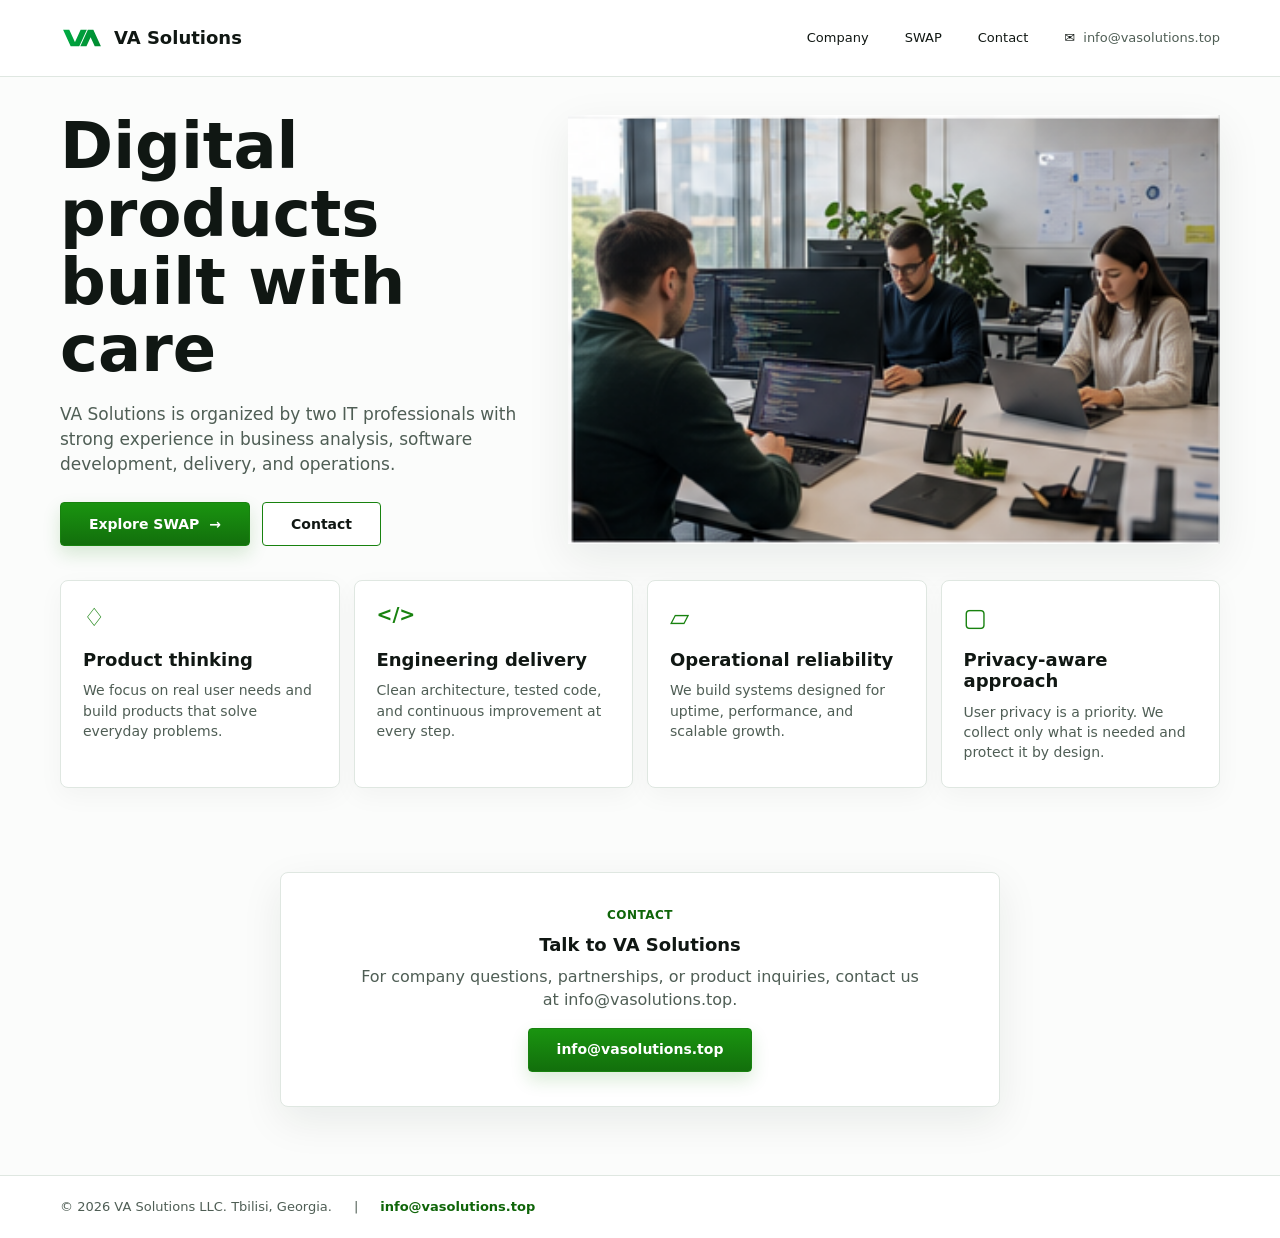
==== commit 5aabefd2: "Update VA logo and remove mobile menu button" ====
--- a/index.html
+++ b/index.html
@@ -18,7 +18,6 @@
         <a href="#contact">Contact</a>
         <a class="nav-contact" href="mailto:info@vasolutions.top"><span class="mail-icon">✉</span>info@vasolutions.top</a>
       </nav>
-      <button class="mobile-menu" type="button" aria-label="Open navigation">☰</button>
     </div>
   </header>
 
--- a/styles.css
+++ b/styles.css
@@ -49,7 +49,7 @@
   font-size: 18px;
 }
 .logo-mark {
-  width: 38px;
+  width: 44px;
   height: auto;
   display: block;
   box-shadow: none;
@@ -68,13 +68,6 @@
   color: var(--muted);
 }
 .mail-icon { font-size: 13px; color: var(--text); }
-.mobile-menu {
-  display: none;
-  border: 0;
-  background: transparent;
-  font-size: 25px;
-  line-height: 1;
-}
 
 .hero { padding: 36px 0 34px; }
 .hero-grid {
@@ -375,10 +368,9 @@
 @media (max-width: 920px) {
   .container { width: min(100% - 36px, var(--max)); }
   .nav { min-height: 68px; }
-  .nav-links { display: none; }
-  .mobile-menu { display: block; }
+  .nav-links { gap: 16px; font-size: 12px; }
   .logo { font-size: 16px; }
-  .logo-mark { width: 34px; }
+  .logo-mark { width: 40px; }
   .hero { padding-top: 28px; }
   .hero-grid,
   .swap-grid,
@@ -407,6 +399,17 @@
 @media (max-width: 560px) {
   .container { width: min(100% - 28px, var(--max)); }
   .site-header { position: static; }
+  .nav {
+    align-items: flex-start;
+    flex-direction: column;
+    gap: 12px;
+    padding: 14px 0;
+  }
+  .nav-links {
+    width: 100%;
+    justify-content: space-between;
+    flex-wrap: wrap;
+  }
   .hero-copy { max-width: none; }
   .home-hero h1 { font-size: 30px; }
   .swap-copy h1 { font-size: 30px; }
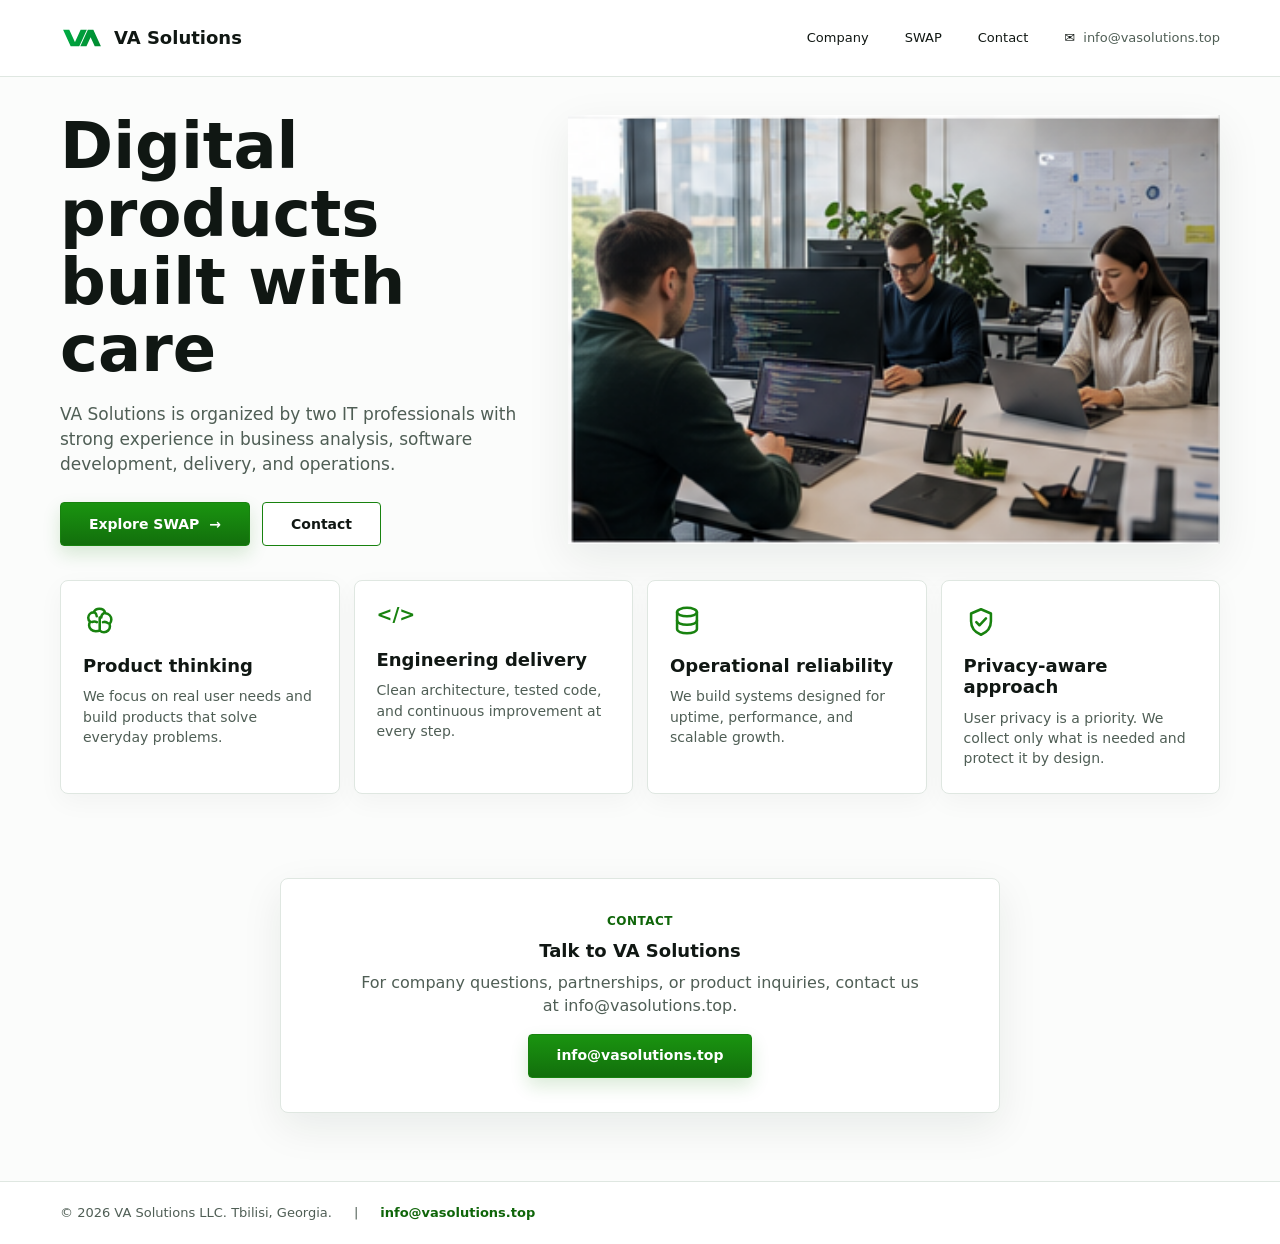
==== commit 95b6010c: "Update homepage feature icons" ====
--- a/index.html
+++ b/index.html
@@ -41,7 +41,12 @@
     <section class="section compact-section">
       <div class="container feature-grid company-features">
         <article class="feature-card">
-          <div class="feature-icon">♢</div>
+          <div class="feature-icon svg-icon" aria-hidden="true">
+            <svg viewBox="0 0 24 24" role="img">
+              <path d="M9 18.5c-2.6 0-4.7-1.8-4.7-4.2 0-.9.3-1.7.8-2.4-.9-.7-1.4-1.7-1.4-2.9 0-2 1.6-3.7 3.8-3.8.7-1.5 2.2-2.5 4-2.5 2.1 0 3.8 1.3 4.3 3.1 2.4.3 4.2 2.2 4.2 4.5 0 1.2-.5 2.4-1.3 3.2.2.5.3 1 .3 1.6 0 2.3-1.9 4.1-4.2 4.1-1.1 0-2.1-.4-2.9-1.1-.8.3-1.8.4-2.9.4Z"/>
+              <path d="M8.2 5.2c1 .6 1.5 1.5 1.5 2.7M14.8 5.8c-1.2.6-1.9 1.6-1.9 3M6.3 12c1.1-.5 2.4-.5 3.5.1M14.1 12.1c1.3-.4 2.6-.1 3.5.7M11.8 8.9v9.2"/>
+            </svg>
+          </div>
           <h2>Product thinking</h2>
           <p>We focus on real user needs and build products that solve everyday problems.</p>
         </article>
@@ -51,12 +56,23 @@
           <p>Clean architecture, tested code, and continuous improvement at every step.</p>
         </article>
         <article class="feature-card">
-          <div class="feature-icon">▱</div>
+          <div class="feature-icon svg-icon" aria-hidden="true">
+            <svg viewBox="0 0 24 24" role="img">
+              <ellipse cx="12" cy="5" rx="7" ry="3"/>
+              <path d="M5 5v6c0 1.7 3.1 3 7 3s7-1.3 7-3V5"/>
+              <path d="M5 11v6c0 1.7 3.1 3 7 3s7-1.3 7-3v-6"/>
+            </svg>
+          </div>
           <h2>Operational reliability</h2>
           <p>We build systems designed for uptime, performance, and scalable growth.</p>
         </article>
         <article class="feature-card">
-          <div class="feature-icon">▢</div>
+          <div class="feature-icon svg-icon" aria-hidden="true">
+            <svg viewBox="0 0 24 24" role="img">
+              <path d="M12 3 19 6v5.4c0 4.2-2.8 7.8-7 9.6-4.2-1.8-7-5.4-7-9.6V6l7-3Z"/>
+              <path d="m8.7 12.1 2.2 2.2 4.6-4.8"/>
+            </svg>
+          </div>
           <h2>Privacy-aware approach</h2>
           <p>User privacy is a priority. We collect only what is needed and protect it by design.</p>
         </article>
--- a/styles.css
+++ b/styles.css
@@ -155,6 +155,20 @@
   font-size: 25px;
   line-height: 1;
 }
+.svg-icon {
+  width: 34px;
+  height: 34px;
+}
+.svg-icon svg {
+  width: 34px;
+  height: 34px;
+  display: block;
+  fill: none;
+  stroke: currentColor;
+  stroke-width: 1.8;
+  stroke-linecap: round;
+  stroke-linejoin: round;
+}
 .code-icon {
   font-size: 19px;
   font-weight: 760;
@@ -229,12 +243,43 @@
   margin: 0;
   display: flex;
   justify-content: flex-end;
-}
-.swap-device-stack img {
+  overflow: visible;
+}
+.swap-device-stack > img {
   display: block;
   width: min(100%, 580px);
   filter: drop-shadow(0 18px 28px rgba(18, 37, 28, 0.12));
 }
+.swap-screen-gallery {
+  width: min(100%, 660px);
+  min-height: 370px;
+  display: flex;
+  align-items: center;
+  justify-content: center;
+  padding: 8px 0;
+}
+.app-screen {
+  position: relative;
+  flex: 0 0 148px;
+  height: 316px;
+  overflow: hidden;
+  border: 3px solid #101713;
+  border-radius: 30px;
+  background: #f4f4f4;
+  box-shadow: 0 18px 30px rgba(16, 23, 19, 0.16);
+}
+.app-screen + .app-screen { margin-left: -34px; }
+.app-screen img {
+  display: block;
+  width: 100%;
+  height: 100%;
+  object-fit: cover;
+}
+.frame-feed { z-index: 1; transform: translateY(12px); }
+.frame-location { z-index: 2; transform: translateY(-4px); }
+.frame-profile { z-index: 5; transform: translateY(-20px); }
+.frame-report { z-index: 3; transform: translateY(0); }
+.frame-permission { z-index: 1; transform: translateY(18px); }
 .legal-strip { padding-top: 18px; }
 .legal-links-row {
   display: flex;
@@ -389,7 +434,28 @@
   .feature-grid { grid-template-columns: 1fr; }
   .feature-card { min-height: auto; }
   .swap-device-stack { justify-content: center; }
-  .swap-device-stack img { width: min(100%, 430px); }
+  .swap-screen-gallery {
+    width: 100%;
+    min-height: 520px;
+    justify-content: flex-start;
+    overflow-x: auto;
+    padding: 12px 4px 22px;
+    scroll-snap-type: x mandatory;
+  }
+  .app-screen {
+    flex-basis: 188px;
+    height: 396px;
+    margin-left: 0;
+    scroll-snap-align: center;
+  }
+  .app-screen + .app-screen { margin-left: 14px; }
+  .frame-feed,
+  .frame-location,
+  .frame-profile,
+  .frame-report,
+  .frame-permission {
+    transform: none;
+  }
   .legal-links-row { flex-wrap: wrap; }
   .toc { position: static; }
   .footer-row { flex-direction: column; align-items: flex-start; gap: 8px; }
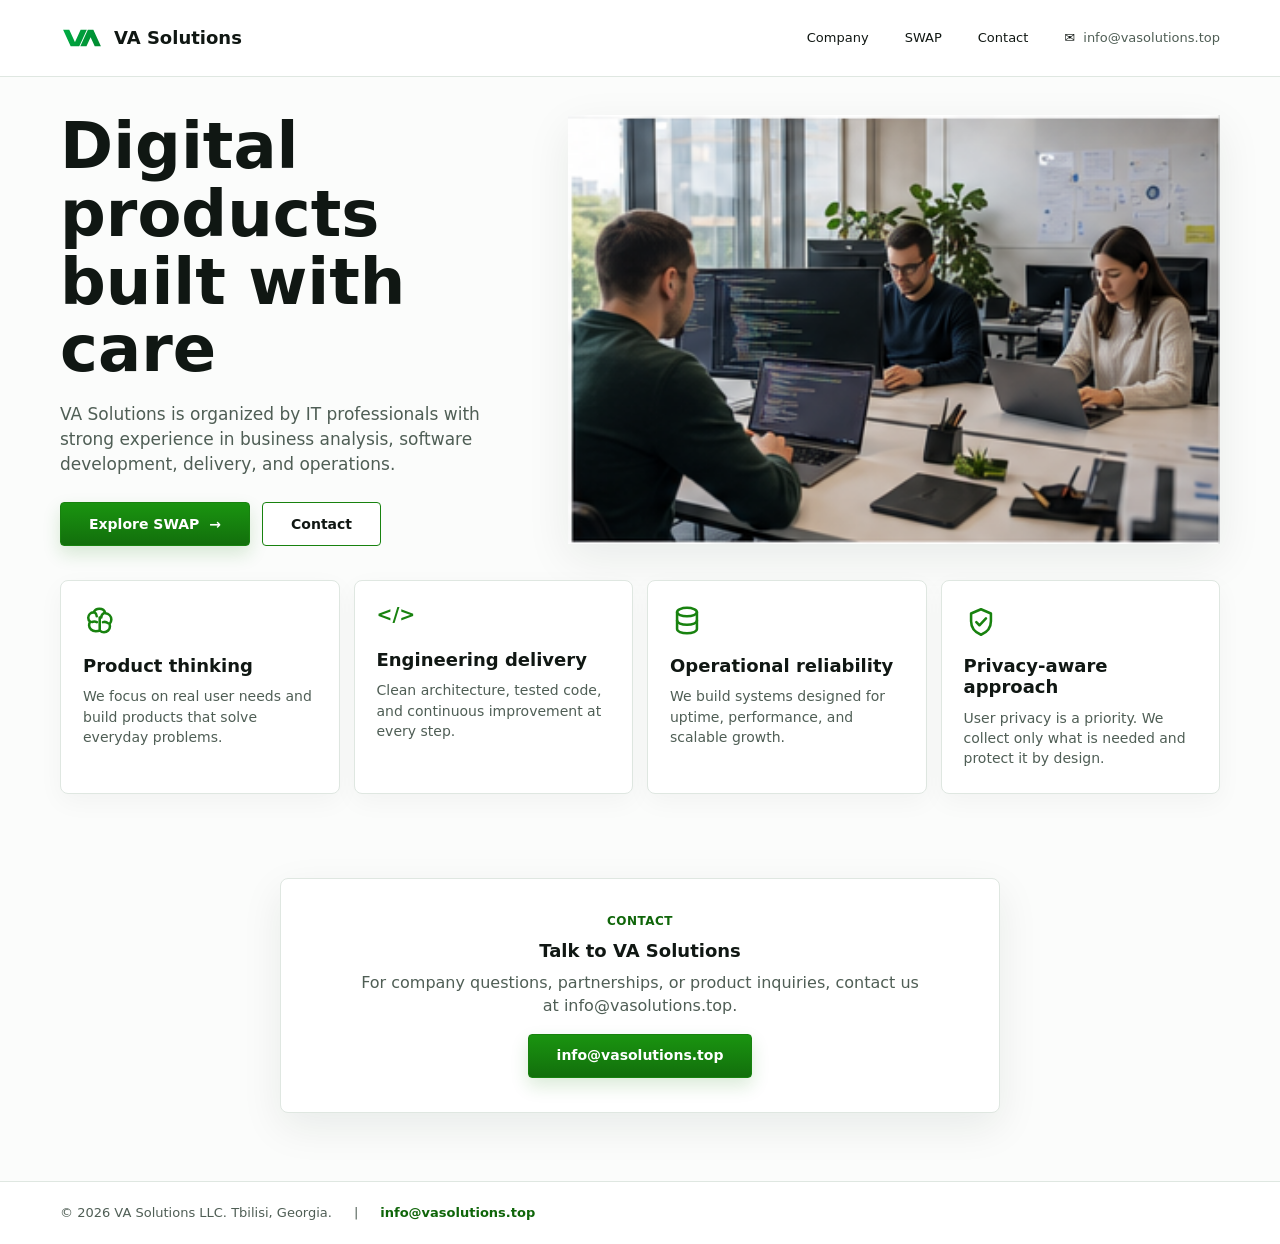
==== commit 356b2953: "Update homepage company wording" ====
--- a/index.html
+++ b/index.html
@@ -26,7 +26,7 @@
       <div class="container hero-grid">
         <div class="hero-copy">
           <h1>Digital products built with care</h1>
-          <p class="lead">VA Solutions is organized by two IT professionals with strong experience in business analysis, software development, delivery, and operations.</p>
+          <p class="lead">VA Solutions is organized by IT professionals with strong experience in business analysis, software development, delivery, and operations.</p>
           <div class="btn-row">
             <a class="btn primary" href="swap.html">Explore SWAP <span>→</span></a>
             <a class="btn secondary" href="#contact">Contact</a>
--- a/styles.css
+++ b/styles.css
@@ -228,6 +228,16 @@
   border: 1px solid #b9dbb7;
   border-radius: 8px;
   font-weight: 800;
+}
+.swap-feature-list .swap-svg-icon svg {
+  width: 19px;
+  height: 19px;
+  display: block;
+  fill: none;
+  stroke: currentColor;
+  stroke-width: 1.8;
+  stroke-linecap: round;
+  stroke-linejoin: round;
 }
 .swap-feature-list h2 {
   color: var(--green-dark);
